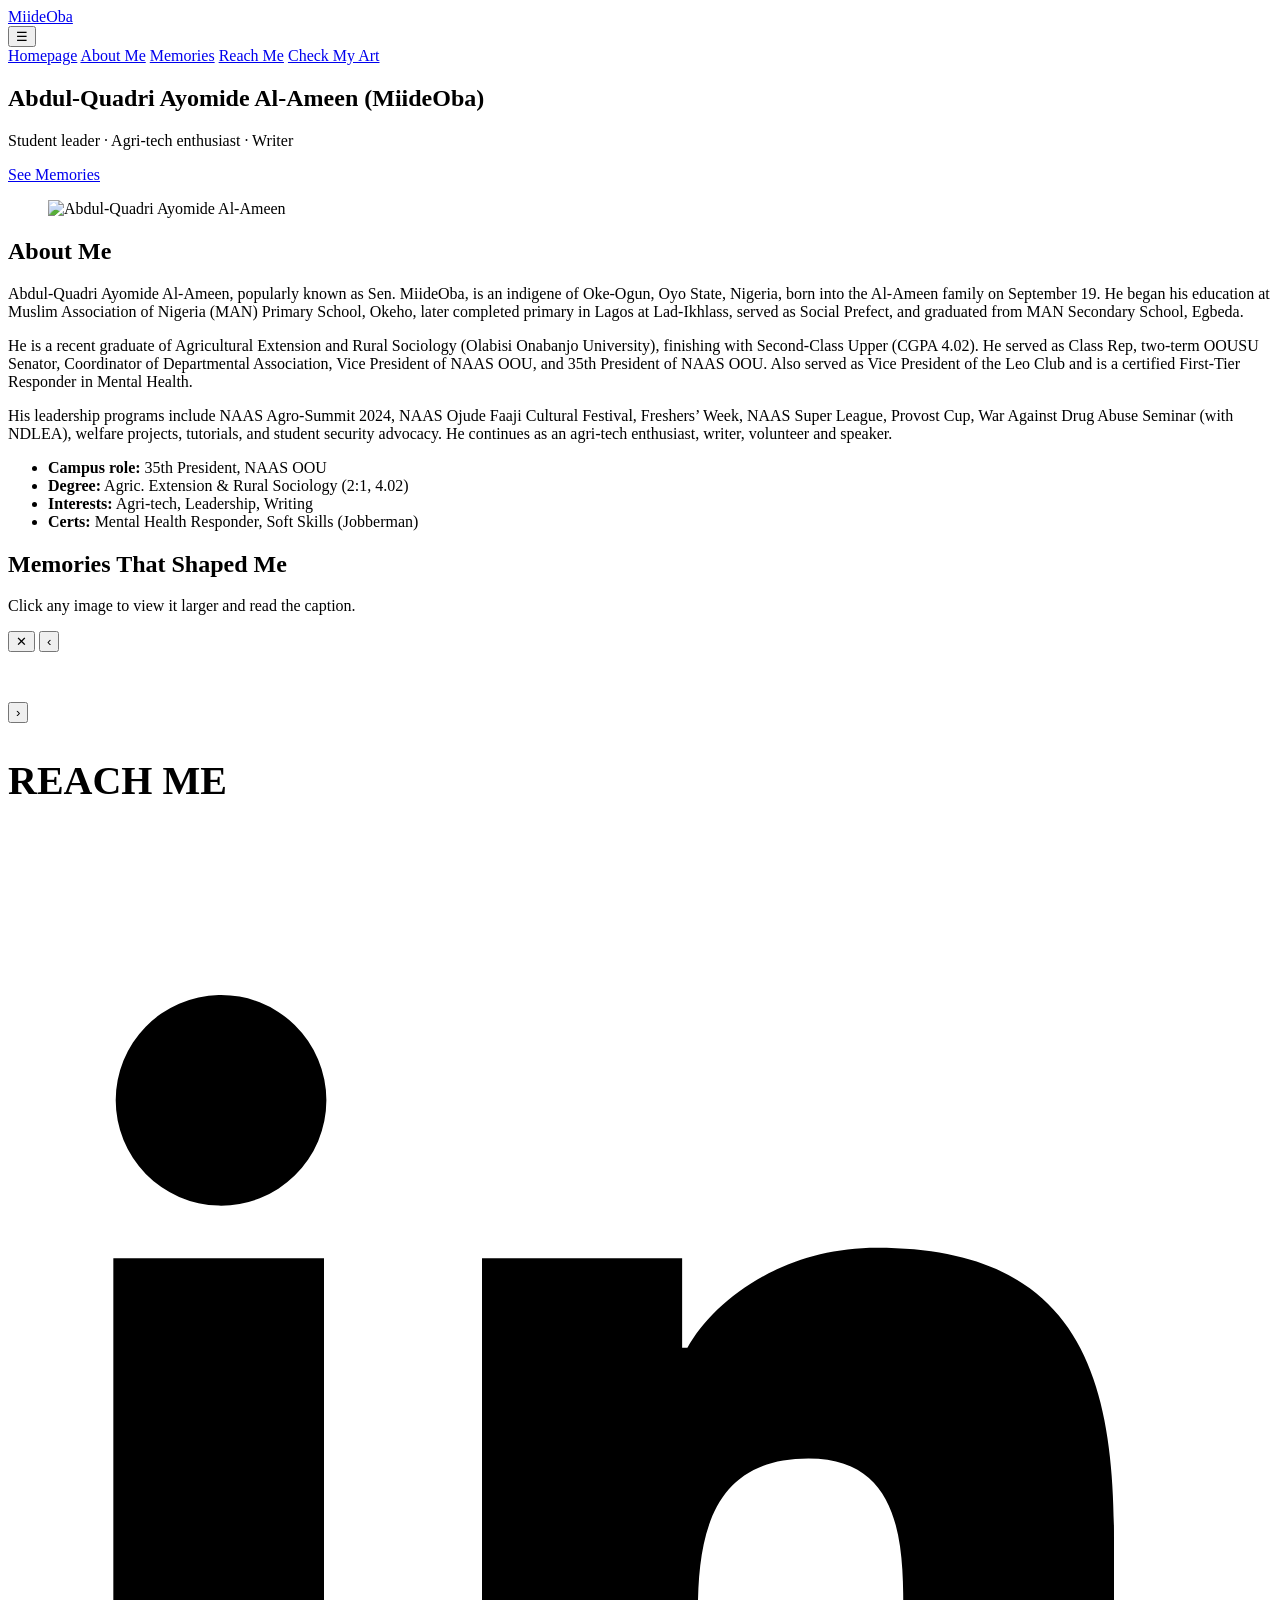
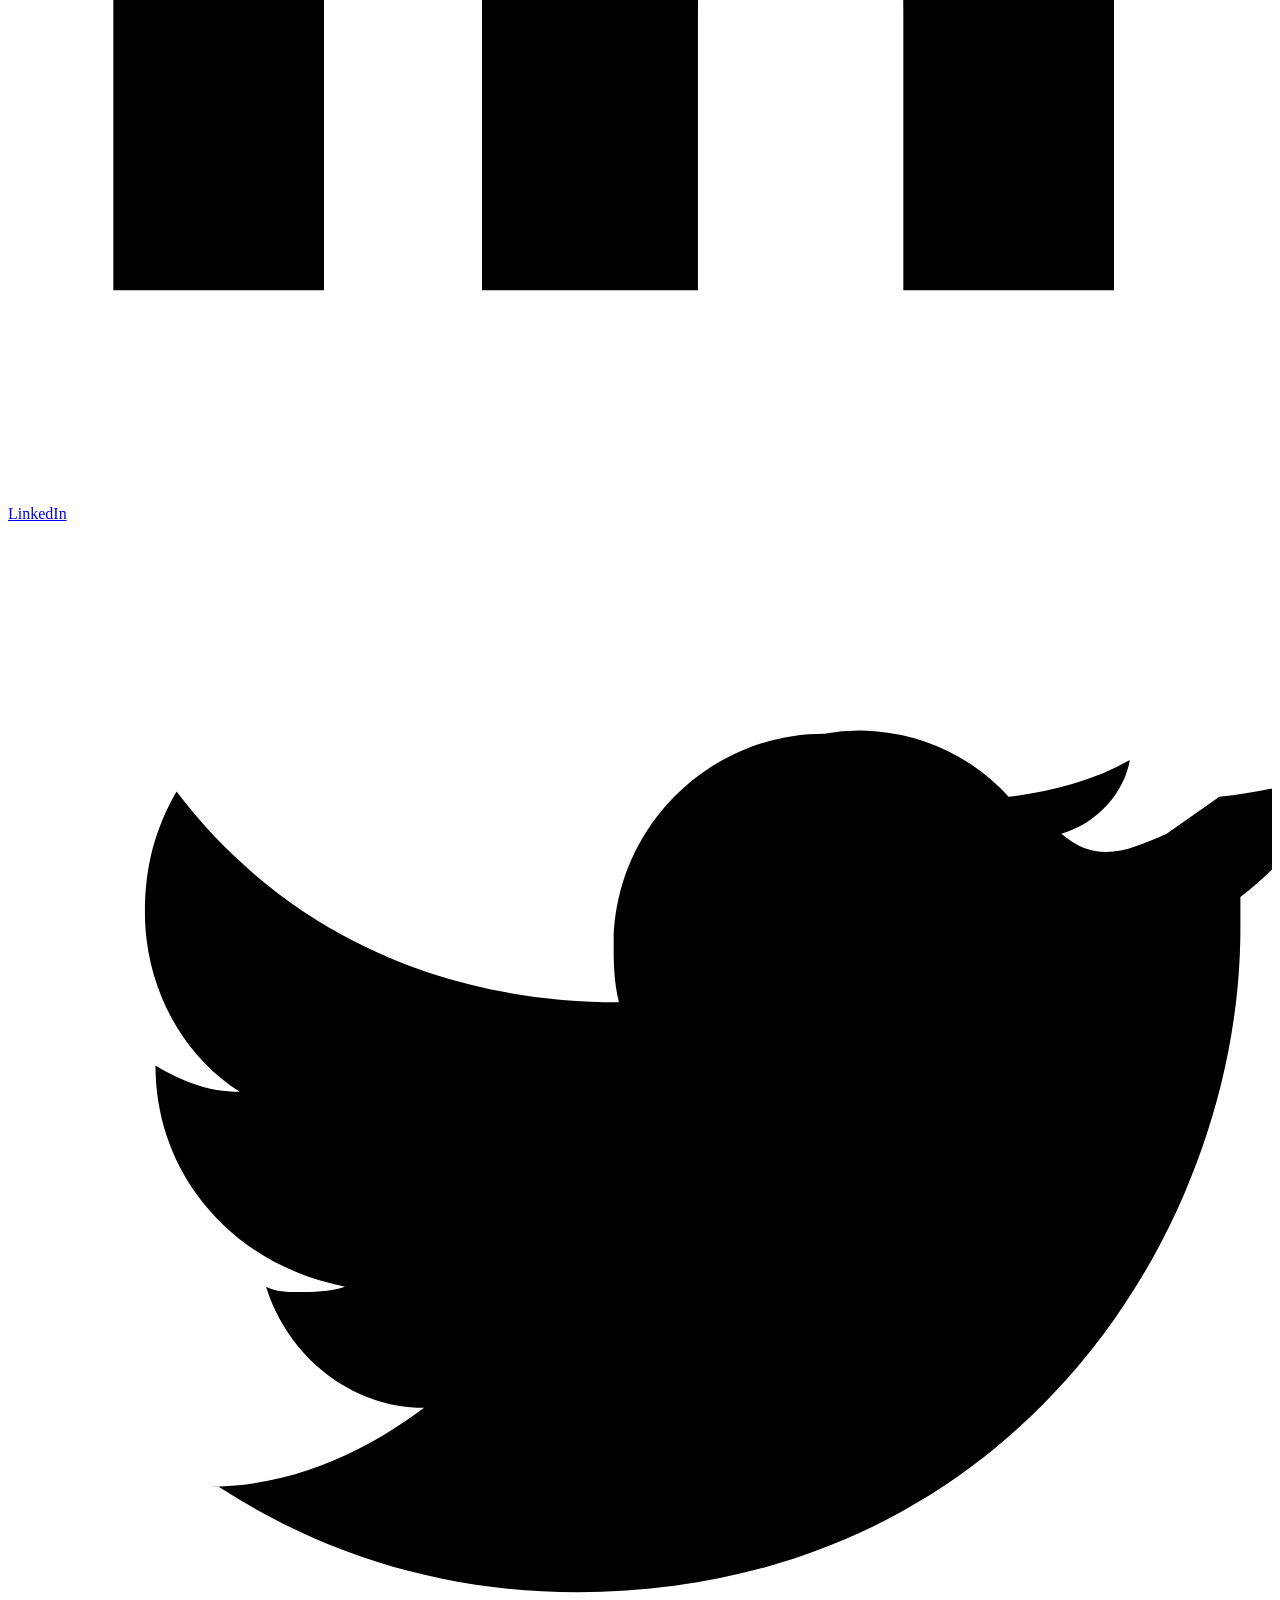
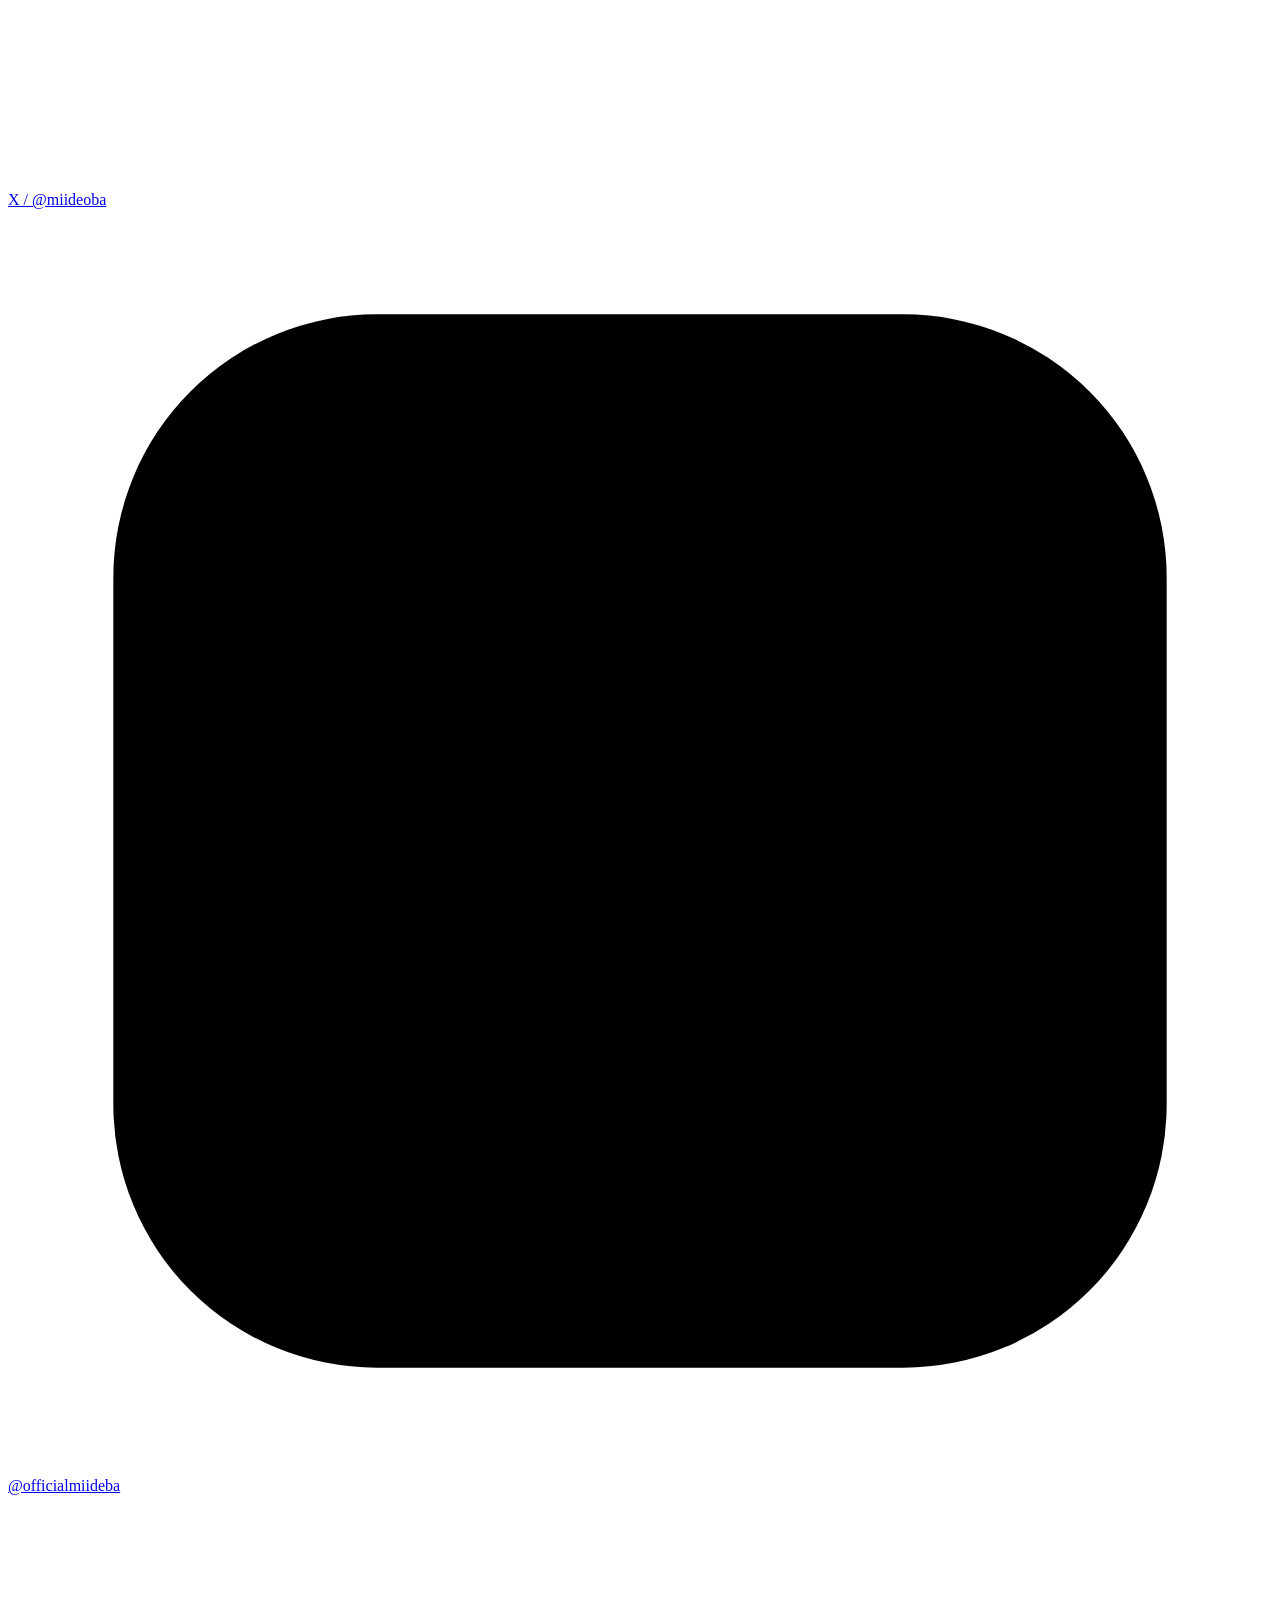
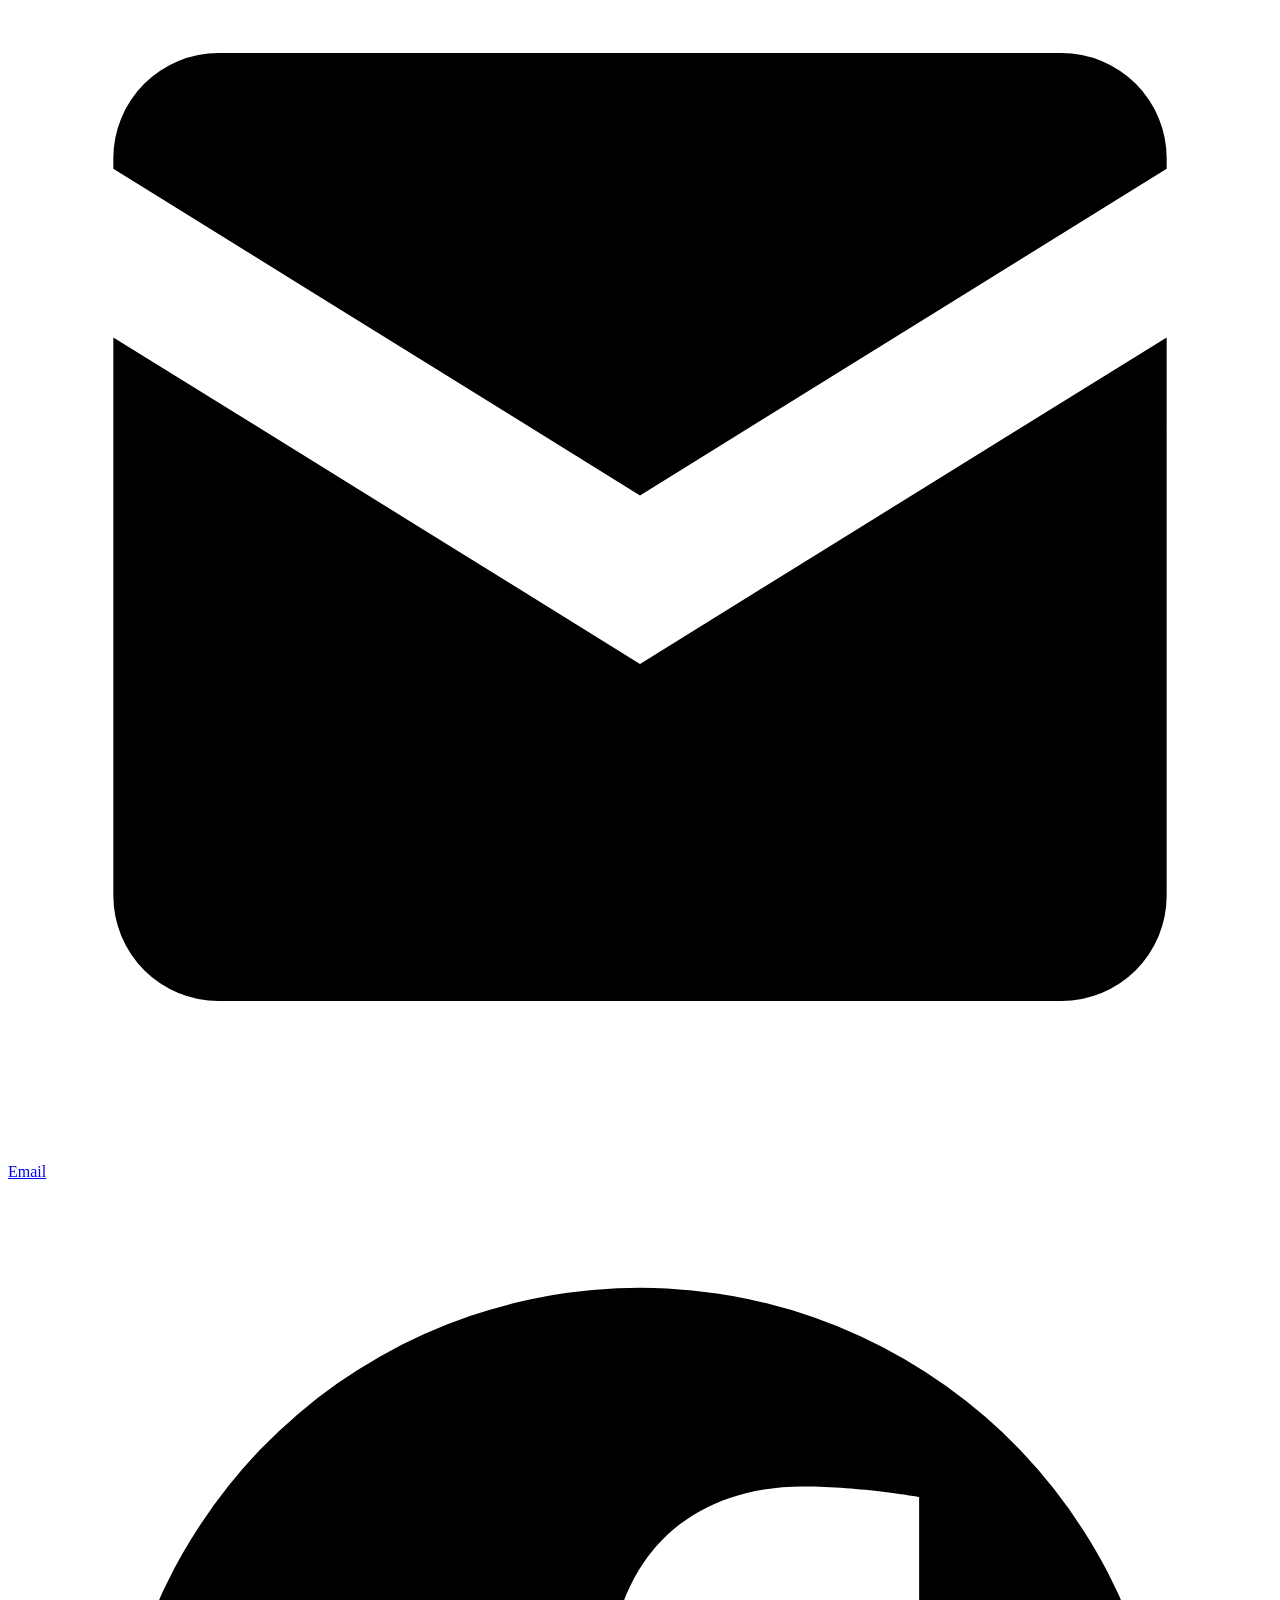
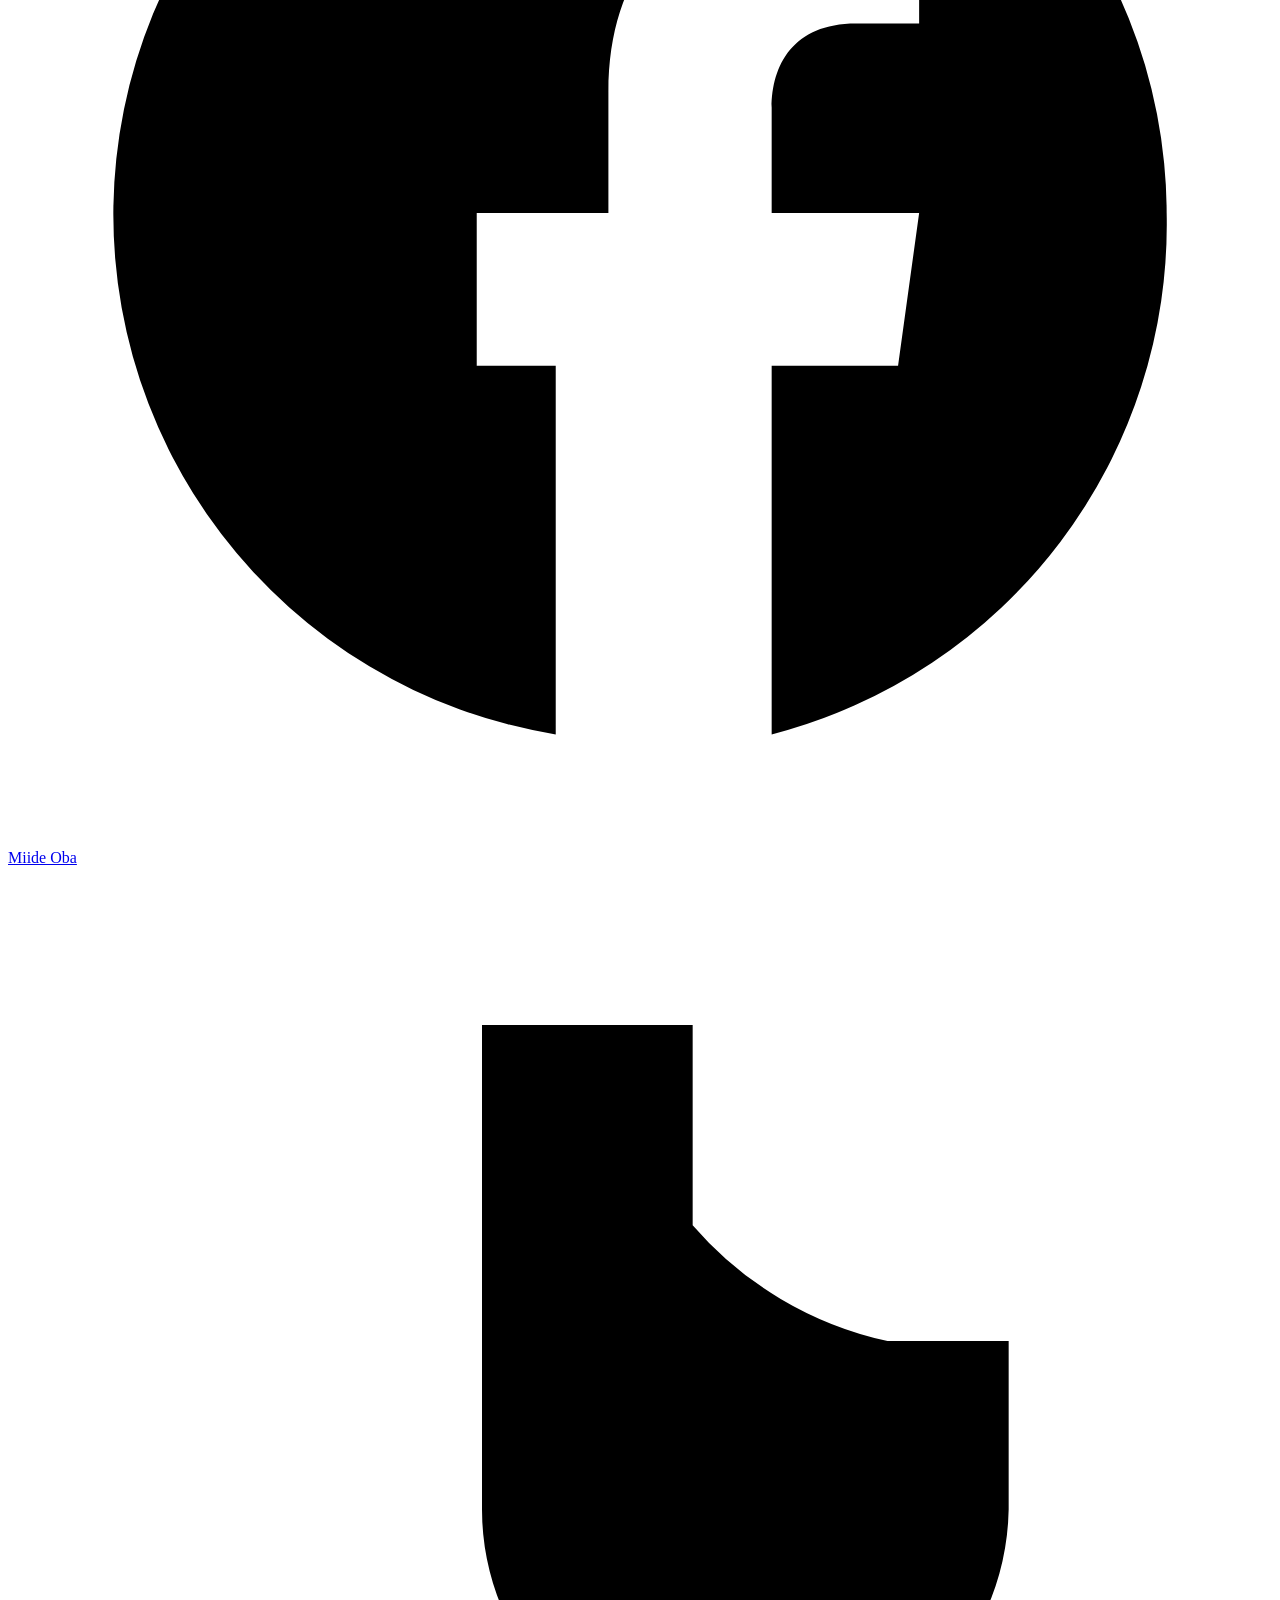
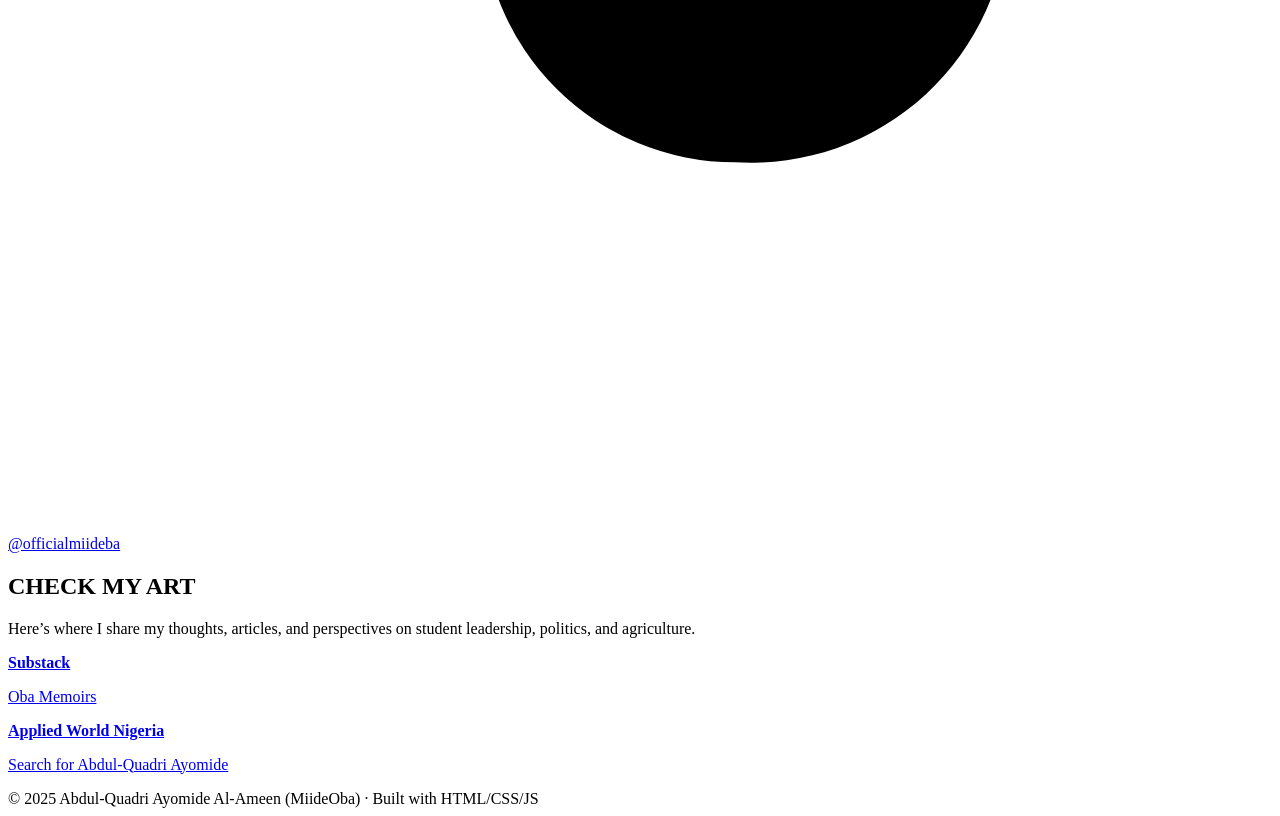
==== index.html @ fe9e8037 "Create index.html" ====
<!doctype html>
<html lang="en">
<head>
  <meta charset="utf-8" />
  <meta name="viewport" content="width=device-width,initial-scale=1" />
  <title>Abdul-Quadri Ayomide Al-Ameen (MiideOba)</title>
  <link rel="stylesheet" href="styles.css">
  <link href="https://fonts.googleapis.com/css2?family=Poppins:wght@300;500;700&display=swap" rel="stylesheet">
</head>
<body>
  <header class="nav-wrap">
    <div class="container nav-inner">
      <div class="brand">
        <a href="#home">MiideOba</a>
      </div>

      <button class="nav-toggle" aria-label="Open menu">☰</button>

      <nav id="main-nav" class="main-nav">
        <a href="#home">Homepage</a>
        <a href="#about">About Me</a>
        <a href="#memories">Memories</a>
        <a href="#reach">Reach Me</a>
        <a href="#art">Check My Art</a>
      </nav>
    </div>
  </header>

  <!-- HOME / HERO -->
  <main>
    <section id="home" class="hero">
      <div class="container hero-grid">
        <div class="hero-text">
          <h1 class="fullname">Abdul-Quadri Ayomide Al-Ameen <span class="nick">(MiideOba)</span></h1>
          <p class="tagline">Student leader · Agri-tech enthusiast · Writer</p>
          <a class="btn" href="#memories">See Memories</a>
        </div>

        <!-- Large rectangular photo (replace profile.jpg) -->
        <figure class="hero-photo-wrap">
          <img src="profile.jpg" alt="Abdul-Quadri Ayomide Al-Ameen" class="hero-photo">
        </figure>
      </div>
    </section>

    <!-- ABOUT -->
    <section id="about" class="section">
      <div class="container">
        <h2>About Me</h2>
        <div class="about-grid">
          <div class="about-text">
            <p>
              Abdul-Quadri Ayomide Al-Ameen, popularly known as Sen. MiideOba, is an indigene
              of Oke-Ogun, Oyo State, Nigeria, born into the Al-Ameen family on September 19.
              He began his education at Muslim Association of Nigeria (MAN) Primary School, Okeho,
              later completed primary in Lagos at Lad-Ikhlass, served as Social Prefect, and
              graduated from MAN Secondary School, Egbeda.
            </p>

            <p>
              He is a recent graduate of Agricultural Extension and Rural Sociology (Olabisi Onabanjo University),
              finishing with Second-Class Upper (CGPA 4.02). He served as Class Rep, two-term OOUSU Senator,
              Coordinator of Departmental Association, Vice President of NAAS OOU, and 35th President of NAAS OOU.
              Also served as Vice President of the Leo Club and is a certified First-Tier Responder in Mental Health.
            </p>

            <p>
              His leadership programs include NAAS Agro-Summit 2024, NAAS Ojude Faaji Cultural Festival,
              Freshers’ Week, NAAS Super League, Provost Cup, War Against Drug Abuse Seminar (with NDLEA), welfare projects,
              tutorials, and student security advocacy. He continues as an agri-tech enthusiast, writer, volunteer and speaker.
            </p>
          </div>

          <aside class="about-facts">
            <ul>
              <li><strong>Campus role:</strong> 35th President, NAAS OOU</li>
              <li><strong>Degree:</strong> Agric. Extension & Rural Sociology (2:1, 4.02)</li>
              <li><strong>Interests:</strong> Agri-tech, Leadership, Writing</li>
              <li><strong>Certs:</strong> Mental Health Responder, Soft Skills (Jobberman)</li>
            </ul>
          </aside>
        </div>
      </div>
    </section>

    <!-- MEMORIES (gallery grid with 30 images) -->
    <section id="memories" class="section section-dark">
      <div class="container">
        <h2>Memories That Shaped Me</h2>
        <p class="muted">Click any image to view it larger and read the caption.</p>

        <div class="gallery-grid" id="gallery">
          <!-- 30 images — replace sources with your uploaded images (memories/photo1.jpg ... memories/photo30.jpg) -->
          <!-- Each item uses data-caption for the lightbox caption -->
          <!-- I'll include 30 placeholders — change filenames & captions as needed -->
          <script>
            // We'll inject the 30 <figure> elements via script below to keep HTML shorter.
          </script>
        </div>
      </div>
    </section>

    <!-- Lightbox modal -->
    <div id="lightbox" class="lightbox" aria-hidden="true">
      <button class="lb-close" aria-label="Close">✕</button>
      <button class="lb-prev" aria-label="Previous">‹</button>
      <figure class="lb-figure">
        <img id="lb-img" src="" alt="">
        <figcaption id="lb-caption"></figcaption>
      </figure>
      <button class="lb-next" aria-label="Next">›</button>
    </div>

    <!-- REACH ME -->
    <section id="reach" class="section">
      <div class="container">
        <h2 style="font-size:40px">REACH ME</h2>

        <div class="social-grid">
          <a href="https://www.linkedin.com/" target="_blank" class="social">
            <!-- simple SVG icon -->
            <svg viewBox="0 0 24 24" aria-hidden="true"><path d="M4 3a2 2 0 11.001 3.999A2 2 0 014 3zM2 8h4v12H2zM9 8h3.8v1.7h.1c.5-.9 1.8-1.9 3.6-1.9 3.8 0 4.5 2.4 4.5 5.5V20h-4v-5.2c0-1.3 0-3-1.8-3s-2.1 1.4-2.1 2.9V20H9z"/></svg>
            <span>LinkedIn</span>
          </a>

          <a href="https://x.com/miideoba" target="_blank" class="social">
            <svg viewBox="0 0 24 24" aria-hidden="true"><path d="M22 5.9c-.7.3-1.3.6-2 0 .7-.2 1.2-.8 1.3-1.4-.7.4-1.5.6-2.3.7A3.82 3.82 0 0015.5 4c-2.2 0-4 1.8-4 4 0 .3 0 .7.1 1.1C8 9.1 5.1 7.6 3.2 5.1c-.4.7-.6 1.4-.6 2.3 0 1.4.7 2.7 1.8 3.4-.6 0-1.1-.2-1.6-.5 0 2.1 1.5 3.8 3.6 4.2-.3.1-.6.1-.9.1-.2 0-.4 0-.6-.1.4 1.3 1.6 2.3 3 2.3-1.2.9-2.6 1.5-4.1 1.5H4c2 1.3 4.3 2 6.8 2 8.2 0 12.6-6.8 12.6-12.6v-.6c.9-.7 1.6-1.6 2.2-2.6-.8.4-1.7.6-2.6.7z"/></svg>
            <span>X / @miideoba</span>
          </a>

          <a href="https://instagram.com/officialmiideba" target="_blank" class="social">
            <svg viewBox="0 0 24 24" aria-hidden="true"><path d="M7 2h10a5 5 0 015 5v10a5 5 0 01-5 5H7a5 5 0 01-5-5V7a5 5 0 015-5zm5 6.3A4.7 4.7 0 1112 17.7 4.7 4.7 0 0112 8.3zm5.5-.9a1.1 1.1 0 11-1.1 1.1 1.1 1.1 0 011.1-1.1z"/></svg>
            <span>@officialmiideba</span>
          </a>

          <a href="mailto:alameenquadri19@gmail.com" class="social">
            <svg viewBox="0 0 24 24" aria-hidden="true"><path d="M2 5a2 2 0 012-2h16a2 2 0 012 2v.2l-10 6.2L2 5.2V5zM2 8.4v10.6A2 2 0 004 21h16a2 2 0 002-2V8.4l-10 6.2L2 8.4z"/></svg>
            <span>Email</span>
          </a>

          <a href="https://facebook.com" target="_blank" class="social">
            <svg viewBox="0 0 24 24" aria-hidden="true"><path d="M22 12a10 10 0 10-11.6 9.9v-7H8.9V12h2.5V9.7c0-2.5 1.5-3.9 3.7-3.9 1.1 0 2.2.2 2.2.2v2.4h-1.2c-1.2 0-1.6.8-1.6 1.6V12h2.8l-.4 2.9h-2.4v7A10 10 0 0022 12z"/></svg>
            <span>Miide Oba</span>
          </a>

          <a href="https://www.tiktok.com/" target="_blank" class="social">
            <svg viewBox="0 0 24 24" aria-hidden="true"><path d="M9 3v9.2A4.8 4.8 0 0013.8 17 4.9 4.9 0 0019 12.2V9h-2.3A6.8 6.8 0 0113 6.8V3H9z"/></svg>
            <span>@officialmiideba</span>
          </a>
        </div>
      </div>
    </section>

    <!-- CHECK MY ART -->
    <section id="art" class="section section-dark">
      <div class="container">
        <h2>CHECK MY ART</h2>
        <p>Here’s where I share my thoughts, articles, and perspectives on student leadership, politics, and agriculture.</p>

        <div class="art-links">
          <a href="https://substack.com/" target="_blank" class="art-card">
            <strong>Substack</strong>
            <p>Oba Memoirs</p>
          </a>

          <a href="https://appliedworld.net/" target="_blank" class="art-card">
            <strong>Applied World Nigeria</strong>
            <p>Search for Abdul-Quadri Ayomide</p>
          </a>
        </div>
      </div>
    </section>

    <footer class="site-footer">
      <div class="container">
        © 2025 Abdul-Quadri Ayomide Al-Ameen (MiideOba) · Built with HTML/CSS/JS
      </div>
    </footer>
  </main>

  <script src="script.js"></script>
</body>
</html>
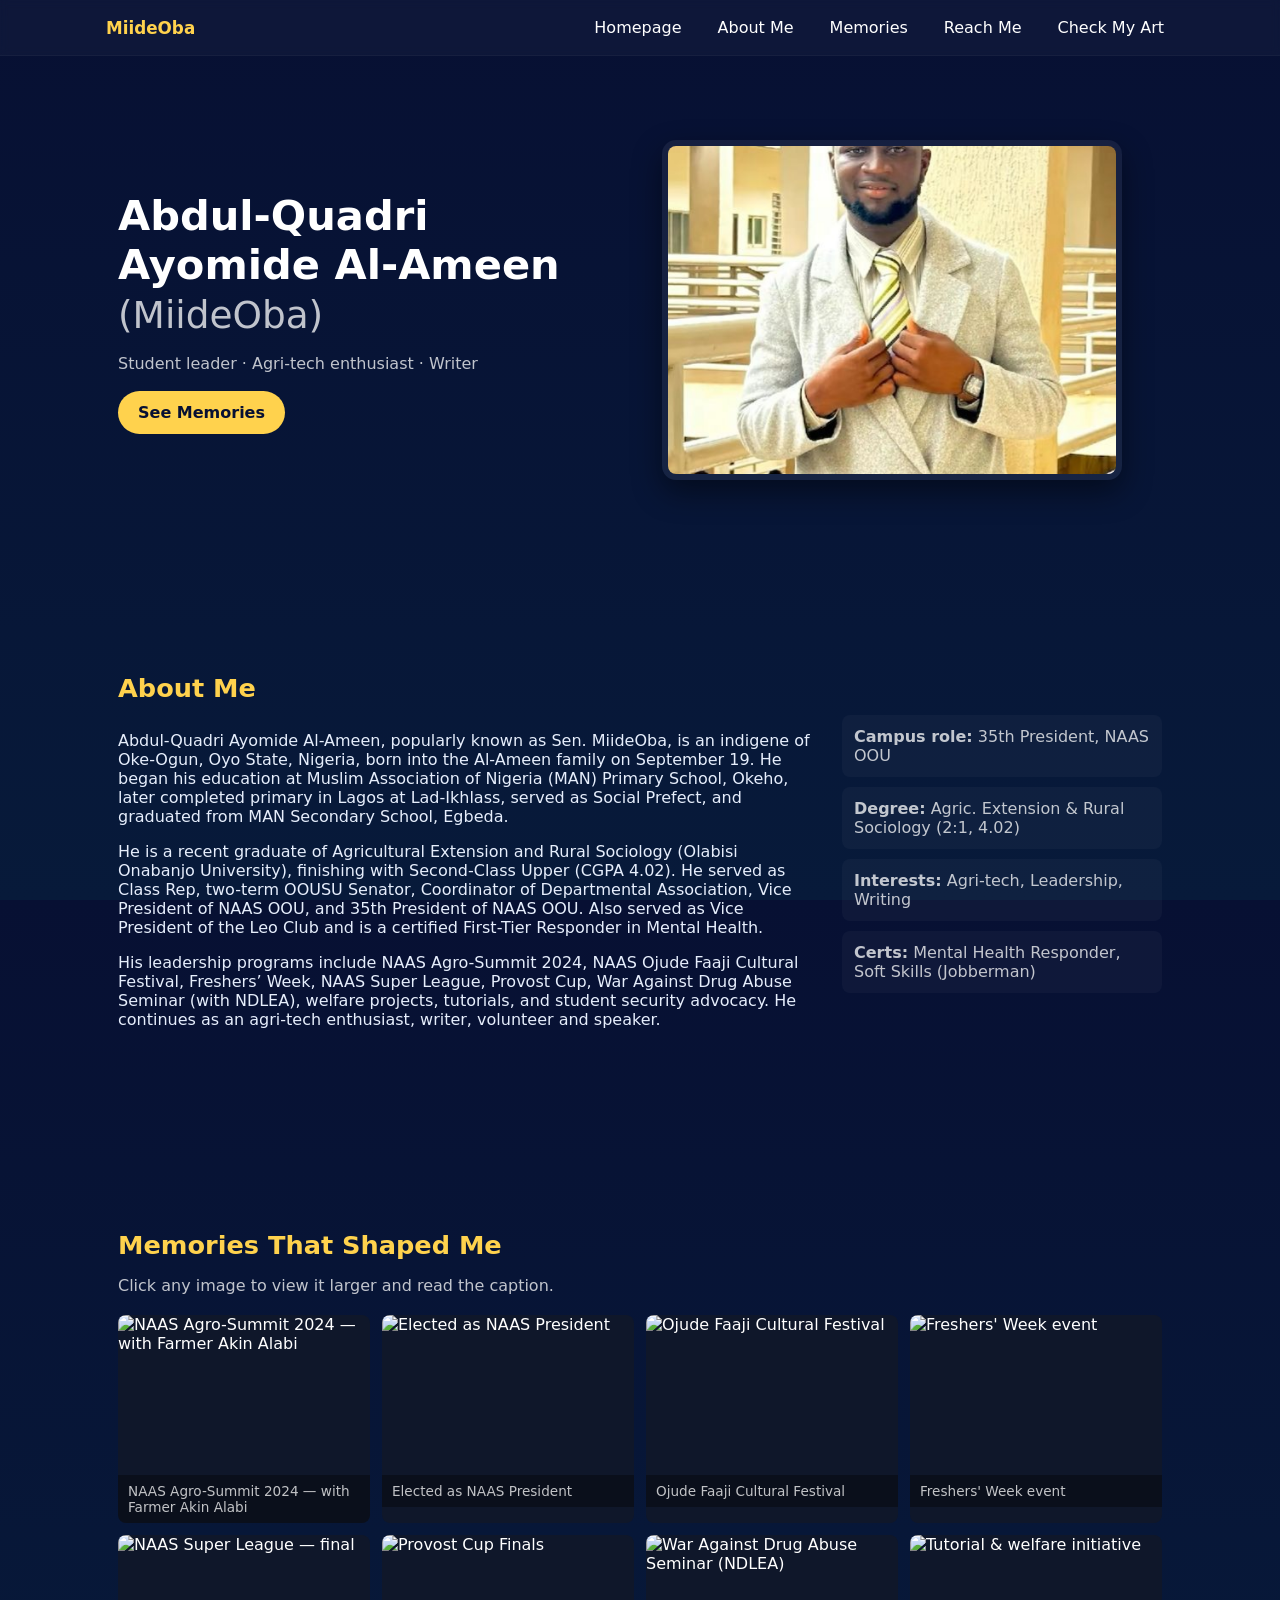
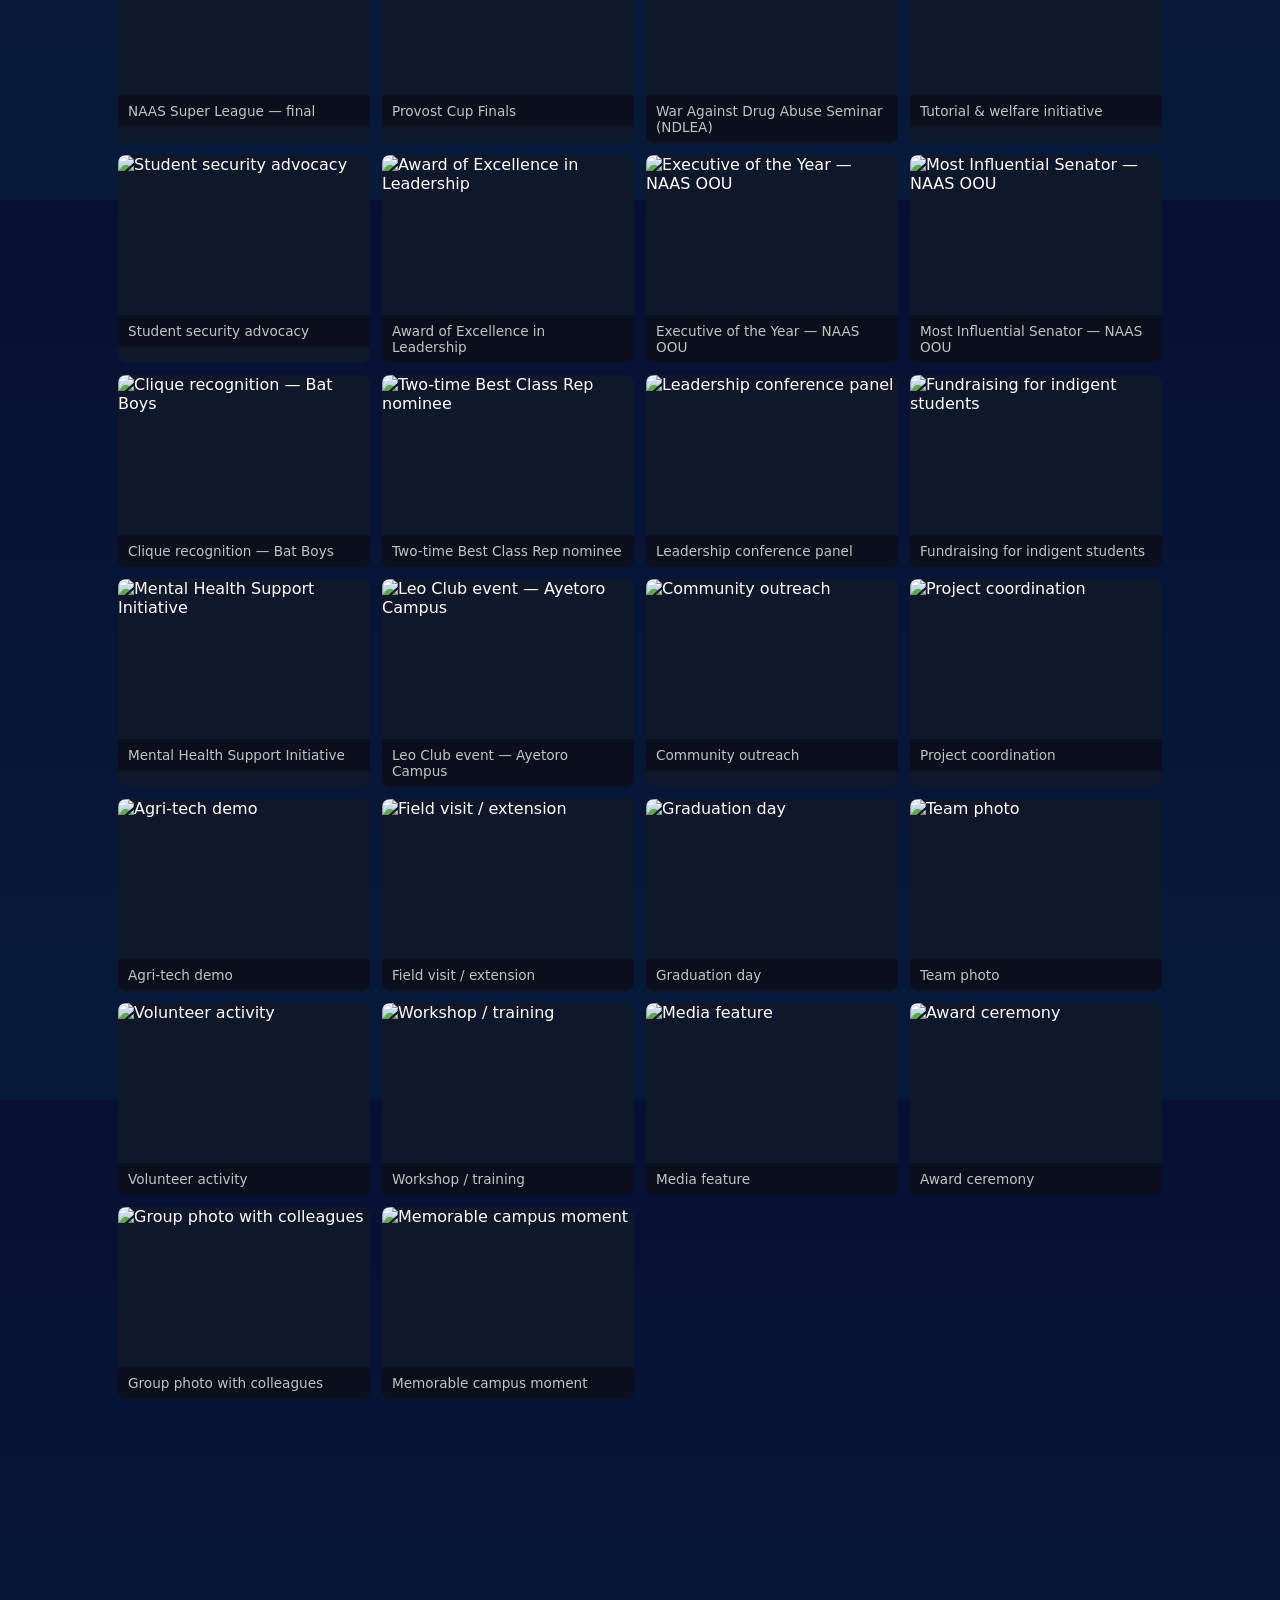
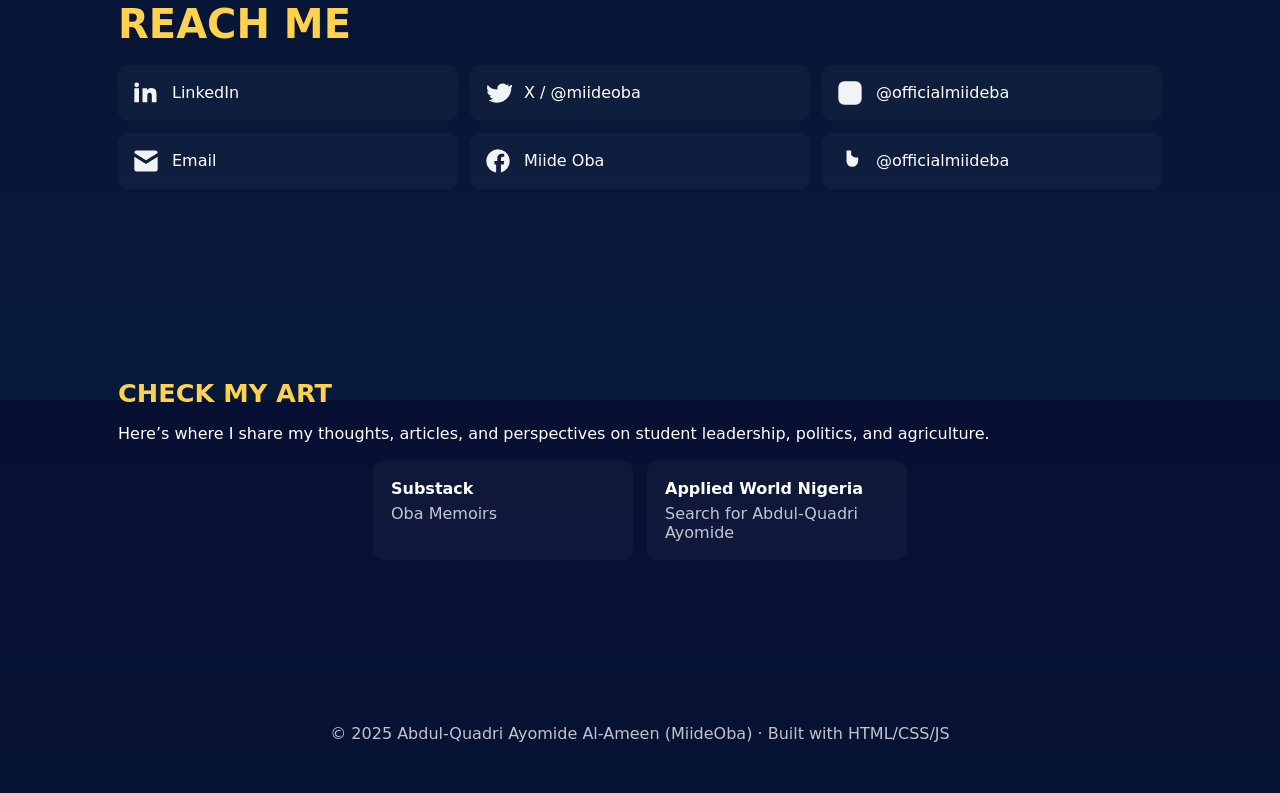
==== commit b6b59788: "Update index.html" ====
--- a/index.html
+++ b/index.html
@@ -117,7 +117,7 @@
         <h2 style="font-size:40px">REACH ME</h2>
 
         <div class="social-grid">
-          <a href="https://www.linkedin.com/" target="_blank" class="social">
+          <a href="www.linkedin.com/in/abdul-quadri-al-ameen-a3664329a" target="_blank" class="social">
             <!-- simple SVG icon -->
             <svg viewBox="0 0 24 24" aria-hidden="true"><path d="M4 3a2 2 0 11.001 3.999A2 2 0 014 3zM2 8h4v12H2zM9 8h3.8v1.7h.1c.5-.9 1.8-1.9 3.6-1.9 3.8 0 4.5 2.4 4.5 5.5V20h-4v-5.2c0-1.3 0-3-1.8-3s-2.1 1.4-2.1 2.9V20H9z"/></svg>
             <span>LinkedIn</span>
--- a/styles.css
+++ b/styles.css
@@ -0,0 +1,103 @@
+:root{
+  --bg:#071033;
+  --accent:#ffd24d;
+  --muted:rgba(255,255,255,0.75);
+  --card:#0f172a;
+}
+
+*{box-sizing:border-box}
+html,body{height:100%}
+body{
+  margin:0;
+  font-family: "Poppins", system-ui, -apple-system, "Segoe UI", Roboto, Arial;
+  background: linear-gradient(180deg,#071033 0%, #071a3a 100%);
+  color:#fff;
+  -webkit-font-smoothing:antialiased;
+  -moz-osx-font-smoothing:grayscale;
+}
+
+/* container */
+.container{max-width:1100px;margin:0 auto;padding:28px}
+
+/* NAV */
+.nav-wrap{background:rgba(255,255,255,0.03);backdrop-filter:blur(4px);position:sticky;top:0;z-index:50;border-bottom:1px solid rgba(255,255,255,0.03)}
+.nav-inner{display:flex;align-items:center;justify-content:space-between;padding:10px 16px}
+.brand a{color:var(--accent);font-weight:700;text-decoration:none;font-size:1.05rem}
+.main-nav{display:flex;gap:16px}
+.main-nav a{color:#fff;text-decoration:none;padding:8px 10px;border-radius:8px;transition:background .18s}
+.main-nav a:hover{background:rgba(255,255,255,0.04)}
+.nav-toggle{display:none;background:none;border:0;color:#fff;font-size:20px;padding:6px}
+
+/* HERO */
+.hero{padding:40px 0}
+.hero-grid{display:grid;grid-template-columns:1fr 540px;gap:30px;align-items:center}
+.hero-text{text-align:left}
+.fullname{font-size:clamp(1.8rem,3.6vw,2.6rem);margin:0 0 8px}
+.fullname .nick{font-weight:500;font-size:0.9em;color:var(--muted)}
+.tagline{color:var(--muted);margin-bottom:18px}
+.btn{display:inline-block;background:var(--accent);color:#071033;padding:12px 20px;border-radius:999px;text-decoration:none;font-weight:600}
+
+/* HERO PHOTO — large rectangular */
+.hero-photo-wrap{display:block}
+.hero-photo{width:100%;max-width:100%;height:340px;object-fit:cover;border-radius:14px;border:6px solid rgba(255,255,255,0.06);box-shadow:0 12px 30px rgba(0,0,0,0.45)}
+
+/* SECTION styles */
+.section{padding:56px 0}
+.section h2{color:var(--accent);font-size:1.6rem;margin-bottom:12px}
+.section p.muted{color:var(--muted);margin-bottom:18px}
+
+/* ABOUT */
+.about-grid{display:grid;grid-template-columns:1fr 320px;gap:24px;align-items:start}
+.about-text p{color:#e6eefc;margin-bottom:12px}
+.about-facts ul{list-style:none;padding:0;margin:0}
+.about-facts li{background:rgba(255,255,255,0.03);padding:12px;margin-bottom:10px;border-radius:8px;color:var(--muted)}
+
+/* GALLERY */
+.gallery-grid{display:grid;grid-template-columns:repeat(4,1fr);gap:12px;margin-top:20px}
+.gallery-grid figure{margin:0;cursor:pointer;overflow:hidden;border-radius:8px;background:var(--card)}
+.gallery-grid img{width:100%;height:160px;object-fit:cover;display:block;transition:transform .35s}
+.gallery-grid figure:hover img{transform:scale(1.05)}
+.gallery-grid figcaption{display:block;padding:8px 10px;font-size:0.85rem;color:var(--muted);background:rgba(0,0,0,0.35)}
+
+/* Lightbox */
+.lightbox{position:fixed;inset:0;display:flex;align-items:center;justify-content:center;background:rgba(0,0,0,0.85);visibility:hidden;opacity:0;transition:opacity .25s;z-index:2000}
+.lightbox.show{visibility:visible;opacity:1}
+.lb-figure{max-width:90%;max-height:80%;text-align:center}
+.lb-figure img{max-width:100%;max-height:70vh;display:block;margin:0 auto;border-radius:6px}
+.lb-close,.lb-prev,.lb-next{position:fixed;background:rgba(255,255,255,0.06);color:#fff;border:0;padding:10px;border-radius:8px;cursor:pointer}
+.lb-close{top:20px;right:20px}
+.lb-prev{left:20px;top:50%;transform:translateY(-50%);font-size:28px}
+.lb-next{right:20px;top:50%;transform:translateY(-50%);font-size:28px}
+.lb-figure figcaption{color:var(--muted);margin-top:12px;font-size:0.95rem}
+
+/* REACH ME */
+.social-grid{display:grid;grid-template-columns:repeat(3,1fr);gap:12px;margin-top:18px}
+.social{display:flex;align-items:center;gap:12px;padding:14px;border-radius:10px;background:rgba(255,255,255,0.03);text-decoration:none;color:#fff}
+.social svg{width:28px;height:28px;fill:#fff;opacity:0.95}
+.social span{font-weight:500}
+
+/* ART LINKS */
+.art-links{display:flex;gap:14px;flex-wrap:wrap;justify-content:center;margin-top:18px}
+.art-card{display:block;padding:18px;background:rgba(255,255,255,0.03);border-radius:10px;color:#fff;text-decoration:none;width:260px}
+.art-card p{margin:6px 0 0;color:var(--muted)}
+
+/* FOOTER */
+.site-footer{padding:22px 0;text-align:center;color:var(--muted);background:rgba(0,0,0,0.06);margin-top:30px}
+
+/* responsive */
+@media (max-width:1000px){
+  .hero-grid{grid-template-columns:1fr 420px}
+  .about-grid{grid-template-columns:1fr}
+  .gallery-grid{grid-template-columns:repeat(3,1fr)}
+  .social-grid{grid-template-columns:repeat(2,1fr)}
+}
+@media (max-width:700px){
+  .nav-toggle{display:block}
+  .main-nav{display:none;position:absolute;top:62px;left:16px;right:16px;background:rgba(0,0,0,0.55);padding:12px;border-radius:8px}
+  .main-nav.open{display:flex;flex-direction:column;gap:8px}
+  .hero-grid{grid-template-columns:1fr;gap:18px}
+  .hero-photo{height:260px}
+  .gallery-grid{grid-template-columns:repeat(2,1fr)}
+  .social-grid{grid-template-columns:1fr}
+  .about-facts{margin-top:18px}
+}
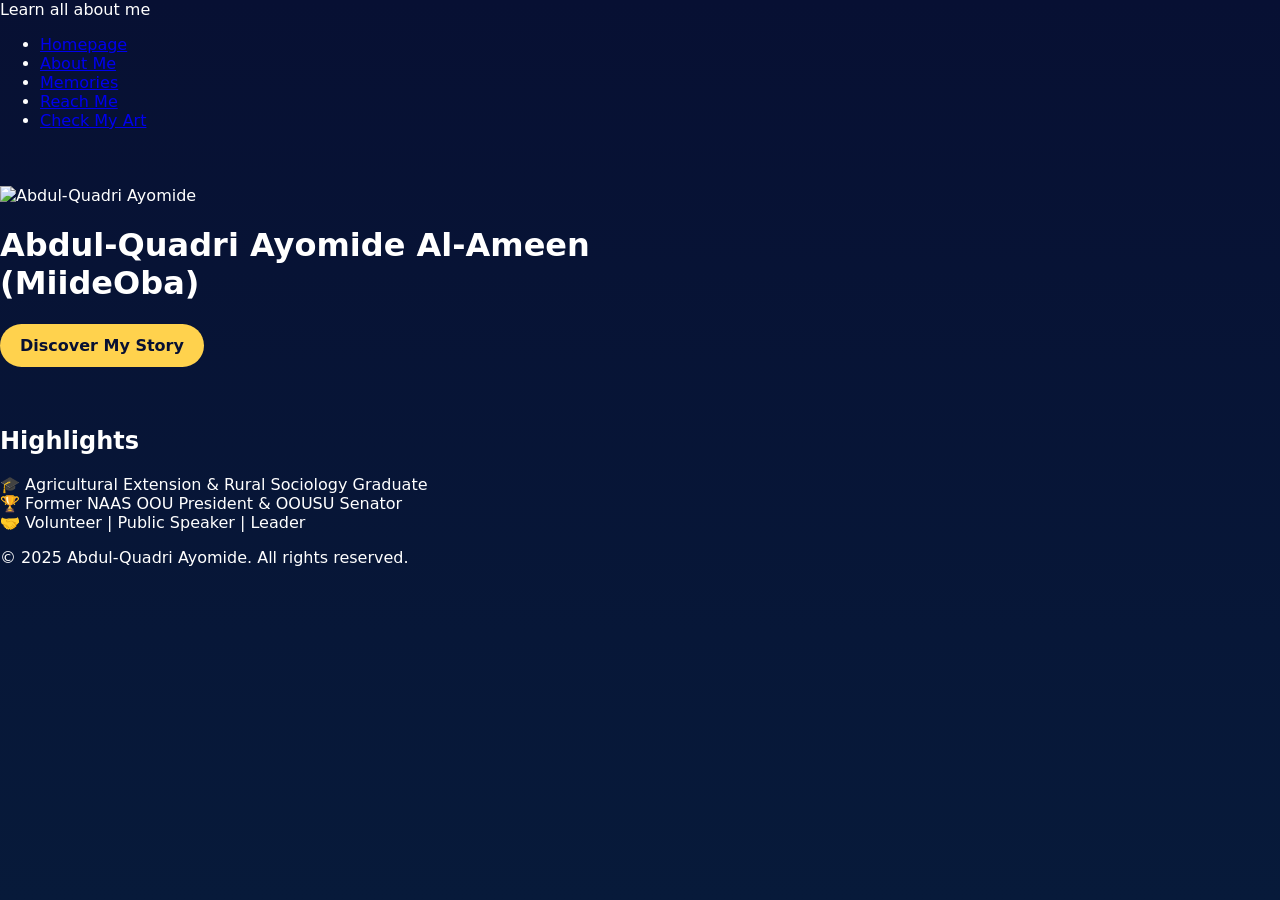
==== commit 727d97c8: "Update index.html" ====
--- a/index.html
+++ b/index.html
@@ -1,183 +1,45 @@
-<!doctype html>
+<!DOCTYPE html>
 <html lang="en">
 <head>
-  <meta charset="utf-8" />
-  <meta name="viewport" content="width=device-width,initial-scale=1" />
-  <title>Abdul-Quadri Ayomide Al-Ameen (MiideOba)</title>
+  <meta charset="UTF-8">
+  <meta name="viewport" content="width=device-width, initial-scale=1.0">
+  <title>Abdul-Quadri Ayomide (MiideOba)</title>
   <link rel="stylesheet" href="styles.css">
-  <link href="https://fonts.googleapis.com/css2?family=Poppins:wght@300;500;700&display=swap" rel="stylesheet">
+  <script src="script.js" defer></script>
 </head>
 <body>
-  <header class="nav-wrap">
-    <div class="container nav-inner">
-      <div class="brand">
-        <a href="#home">MiideOba</a>
-      </div>
+  <!-- Navigation -->
+  <nav>
+    <div class="logo">Learn all about me</div>
+    <ul>
+      <li><a href="index.html">Homepage</a></li>
+      <li><a href="about.html">About Me</a></li>
+      <li><a href="memories.html">Memories</a></li>
+      <li><a href="reach.html">Reach Me</a></li>
+      <li><a href="art.html">Check My Art</a></li>
+    </ul>
+  </nav>
 
-      <button class="nav-toggle" aria-label="Open menu">☰</button>
-
-      <nav id="main-nav" class="main-nav">
-        <a href="#home">Homepage</a>
-        <a href="#about">About Me</a>
-        <a href="#memories">Memories</a>
-        <a href="#reach">Reach Me</a>
-        <a href="#art">Check My Art</a>
-      </nav>
-    </div>
+  <!-- Hero Section -->
+  <header class="hero">
+    <img src="images/profile.jpg" alt="Abdul-Quadri Ayomide" class="hero-pic">
+    <h1>Abdul-Quadri Ayomide Al-Ameen <br> <span>(MiideOba)</span></h1>
+    <h2 class="animated-text"></h2>
+    <a href="about.html" class="btn">Discover My Story</a>
   </header>
 
-  <!-- HOME / HERO -->
-  <main>
-    <section id="home" class="hero">
-      <div class="container hero-grid">
-        <div class="hero-text">
-          <h1 class="fullname">Abdul-Quadri Ayomide Al-Ameen <span class="nick">(MiideOba)</span></h1>
-          <p class="tagline">Student leader · Agri-tech enthusiast · Writer</p>
-          <a class="btn" href="#memories">See Memories</a>
-        </div>
+  <!-- Extras -->
+  <section class="highlights">
+    <h2>Highlights</h2>
+    <div class="cards">
+      <div class="card">🎓 Agricultural Extension & Rural Sociology Graduate</div>
+      <div class="card">🏆 Former NAAS OOU President & OOUSU Senator</div>
+      <div class="card">🤝 Volunteer | Public Speaker | Leader</div>
+    </div>
+  </section>
 
-        <!-- Large rectangular photo (replace profile.jpg) -->
-        <figure class="hero-photo-wrap">
-          <img src="profile.jpg" alt="Abdul-Quadri Ayomide Al-Ameen" class="hero-photo">
-        </figure>
-      </div>
-    </section>
-
-    <!-- ABOUT -->
-    <section id="about" class="section">
-      <div class="container">
-        <h2>About Me</h2>
-        <div class="about-grid">
-          <div class="about-text">
-            <p>
-              Abdul-Quadri Ayomide Al-Ameen, popularly known as Sen. MiideOba, is an indigene
-              of Oke-Ogun, Oyo State, Nigeria, born into the Al-Ameen family on September 19.
-              He began his education at Muslim Association of Nigeria (MAN) Primary School, Okeho,
-              later completed primary in Lagos at Lad-Ikhlass, served as Social Prefect, and
-              graduated from MAN Secondary School, Egbeda.
-            </p>
-
-            <p>
-              He is a recent graduate of Agricultural Extension and Rural Sociology (Olabisi Onabanjo University),
-              finishing with Second-Class Upper (CGPA 4.02). He served as Class Rep, two-term OOUSU Senator,
-              Coordinator of Departmental Association, Vice President of NAAS OOU, and 35th President of NAAS OOU.
-              Also served as Vice President of the Leo Club and is a certified First-Tier Responder in Mental Health.
-            </p>
-
-            <p>
-              His leadership programs include NAAS Agro-Summit 2024, NAAS Ojude Faaji Cultural Festival,
-              Freshers’ Week, NAAS Super League, Provost Cup, War Against Drug Abuse Seminar (with NDLEA), welfare projects,
-              tutorials, and student security advocacy. He continues as an agri-tech enthusiast, writer, volunteer and speaker.
-            </p>
-          </div>
-
-          <aside class="about-facts">
-            <ul>
-              <li><strong>Campus role:</strong> 35th President, NAAS OOU</li>
-              <li><strong>Degree:</strong> Agric. Extension & Rural Sociology (2:1, 4.02)</li>
-              <li><strong>Interests:</strong> Agri-tech, Leadership, Writing</li>
-              <li><strong>Certs:</strong> Mental Health Responder, Soft Skills (Jobberman)</li>
-            </ul>
-          </aside>
-        </div>
-      </div>
-    </section>
-
-    <!-- MEMORIES (gallery grid with 30 images) -->
-    <section id="memories" class="section section-dark">
-      <div class="container">
-        <h2>Memories That Shaped Me</h2>
-        <p class="muted">Click any image to view it larger and read the caption.</p>
-
-        <div class="gallery-grid" id="gallery">
-          <!-- 30 images — replace sources with your uploaded images (memories/photo1.jpg ... memories/photo30.jpg) -->
-          <!-- Each item uses data-caption for the lightbox caption -->
-          <!-- I'll include 30 placeholders — change filenames & captions as needed -->
-          <script>
-            // We'll inject the 30 <figure> elements via script below to keep HTML shorter.
-          </script>
-        </div>
-      </div>
-    </section>
-
-    <!-- Lightbox modal -->
-    <div id="lightbox" class="lightbox" aria-hidden="true">
-      <button class="lb-close" aria-label="Close">✕</button>
-      <button class="lb-prev" aria-label="Previous">‹</button>
-      <figure class="lb-figure">
-        <img id="lb-img" src="" alt="">
-        <figcaption id="lb-caption"></figcaption>
-      </figure>
-      <button class="lb-next" aria-label="Next">›</button>
-    </div>
-
-    <!-- REACH ME -->
-    <section id="reach" class="section">
-      <div class="container">
-        <h2 style="font-size:40px">REACH ME</h2>
-
-        <div class="social-grid">
-          <a href="www.linkedin.com/in/abdul-quadri-al-ameen-a3664329a" target="_blank" class="social">
-            <!-- simple SVG icon -->
-            <svg viewBox="0 0 24 24" aria-hidden="true"><path d="M4 3a2 2 0 11.001 3.999A2 2 0 014 3zM2 8h4v12H2zM9 8h3.8v1.7h.1c.5-.9 1.8-1.9 3.6-1.9 3.8 0 4.5 2.4 4.5 5.5V20h-4v-5.2c0-1.3 0-3-1.8-3s-2.1 1.4-2.1 2.9V20H9z"/></svg>
-            <span>LinkedIn</span>
-          </a>
-
-          <a href="https://x.com/miideoba" target="_blank" class="social">
-            <svg viewBox="0 0 24 24" aria-hidden="true"><path d="M22 5.9c-.7.3-1.3.6-2 0 .7-.2 1.2-.8 1.3-1.4-.7.4-1.5.6-2.3.7A3.82 3.82 0 0015.5 4c-2.2 0-4 1.8-4 4 0 .3 0 .7.1 1.1C8 9.1 5.1 7.6 3.2 5.1c-.4.7-.6 1.4-.6 2.3 0 1.4.7 2.7 1.8 3.4-.6 0-1.1-.2-1.6-.5 0 2.1 1.5 3.8 3.6 4.2-.3.1-.6.1-.9.1-.2 0-.4 0-.6-.1.4 1.3 1.6 2.3 3 2.3-1.2.9-2.6 1.5-4.1 1.5H4c2 1.3 4.3 2 6.8 2 8.2 0 12.6-6.8 12.6-12.6v-.6c.9-.7 1.6-1.6 2.2-2.6-.8.4-1.7.6-2.6.7z"/></svg>
-            <span>X / @miideoba</span>
-          </a>
-
-          <a href="https://instagram.com/officialmiideba" target="_blank" class="social">
-            <svg viewBox="0 0 24 24" aria-hidden="true"><path d="M7 2h10a5 5 0 015 5v10a5 5 0 01-5 5H7a5 5 0 01-5-5V7a5 5 0 015-5zm5 6.3A4.7 4.7 0 1112 17.7 4.7 4.7 0 0112 8.3zm5.5-.9a1.1 1.1 0 11-1.1 1.1 1.1 1.1 0 011.1-1.1z"/></svg>
-            <span>@officialmiideba</span>
-          </a>
-
-          <a href="mailto:alameenquadri19@gmail.com" class="social">
-            <svg viewBox="0 0 24 24" aria-hidden="true"><path d="M2 5a2 2 0 012-2h16a2 2 0 012 2v.2l-10 6.2L2 5.2V5zM2 8.4v10.6A2 2 0 004 21h16a2 2 0 002-2V8.4l-10 6.2L2 8.4z"/></svg>
-            <span>Email</span>
-          </a>
-
-          <a href="https://facebook.com" target="_blank" class="social">
-            <svg viewBox="0 0 24 24" aria-hidden="true"><path d="M22 12a10 10 0 10-11.6 9.9v-7H8.9V12h2.5V9.7c0-2.5 1.5-3.9 3.7-3.9 1.1 0 2.2.2 2.2.2v2.4h-1.2c-1.2 0-1.6.8-1.6 1.6V12h2.8l-.4 2.9h-2.4v7A10 10 0 0022 12z"/></svg>
-            <span>Miide Oba</span>
-          </a>
-
-          <a href="https://www.tiktok.com/" target="_blank" class="social">
-            <svg viewBox="0 0 24 24" aria-hidden="true"><path d="M9 3v9.2A4.8 4.8 0 0013.8 17 4.9 4.9 0 0019 12.2V9h-2.3A6.8 6.8 0 0113 6.8V3H9z"/></svg>
-            <span>@officialmiideba</span>
-          </a>
-        </div>
-      </div>
-    </section>
-
-    <!-- CHECK MY ART -->
-    <section id="art" class="section section-dark">
-      <div class="container">
-        <h2>CHECK MY ART</h2>
-        <p>Here’s where I share my thoughts, articles, and perspectives on student leadership, politics, and agriculture.</p>
-
-        <div class="art-links">
-          <a href="https://substack.com/" target="_blank" class="art-card">
-            <strong>Substack</strong>
-            <p>Oba Memoirs</p>
-          </a>
-
-          <a href="https://appliedworld.net/" target="_blank" class="art-card">
-            <strong>Applied World Nigeria</strong>
-            <p>Search for Abdul-Quadri Ayomide</p>
-          </a>
-        </div>
-      </div>
-    </section>
-
-    <footer class="site-footer">
-      <div class="container">
-        © 2025 Abdul-Quadri Ayomide Al-Ameen (MiideOba) · Built with HTML/CSS/JS
-      </div>
-    </footer>
-  </main>
-
-  <script src="script.js"></script>
+  <footer>
+    <p>© 2025 Abdul-Quadri Ayomide. All rights reserved.</p>
+  </footer>
 </body>
 </html>
